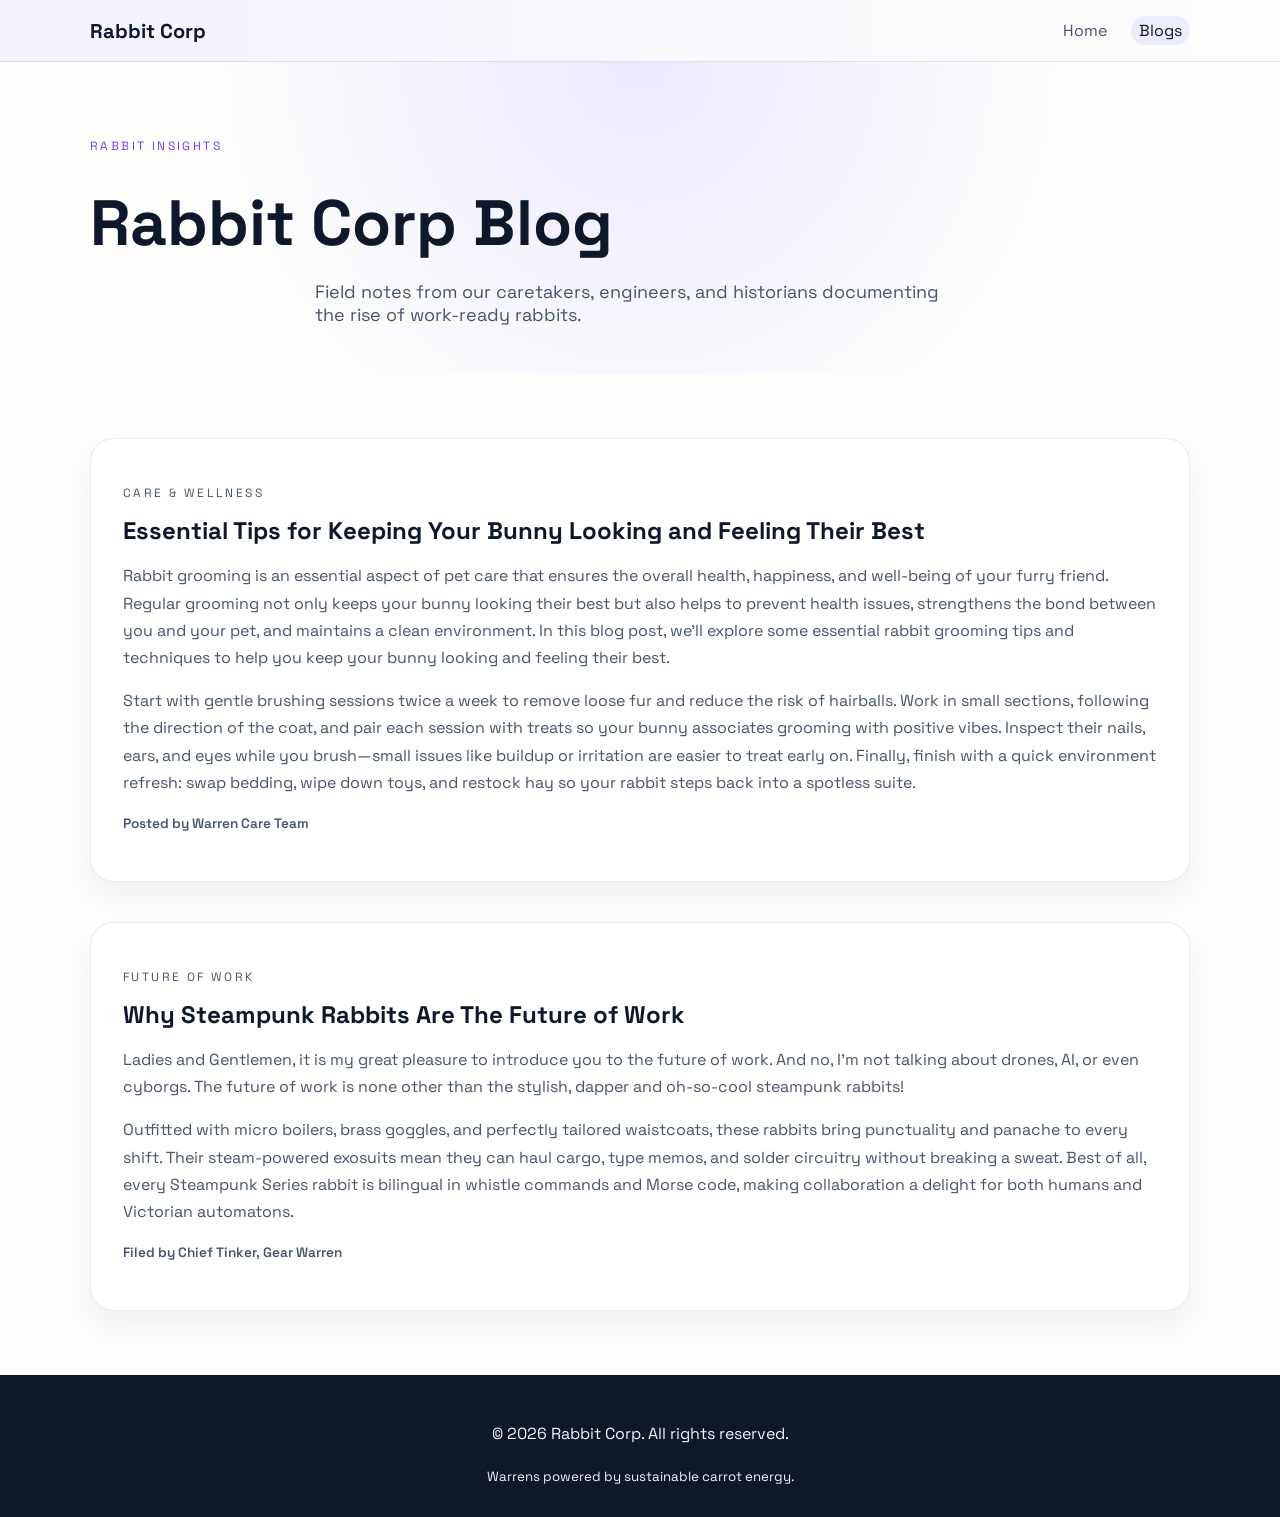
==== blogs.html @ 2cad8751 "Add Rabbit Corp static site" ====
<!DOCTYPE html>
<html lang="en">
  <head>
    <meta charset="UTF-8" />
    <meta name="viewport" content="width=device-width, initial-scale=1.0" />
    <title>Rabbit Corp Blogs</title>
    <link rel="preconnect" href="https://fonts.googleapis.com" />
    <link rel="preconnect" href="https://fonts.gstatic.com" crossorigin />
    <link
      href="https://fonts.googleapis.com/css2?family=Space+Grotesk:wght@400;600&display=swap"
      rel="stylesheet"
    />
    <link rel="stylesheet" href="styles.css" />
    <script defer src="script.js"></script>
  </head>
  <body>
    <header class="site-header">
      <div class="container header-inner">
        <a class="logo" href="index.html">Rabbit Corp</a>
        <nav class="nav">
          <a href="index.html" class="nav-link">Home</a>
          <a href="blogs.html" class="nav-link active">Blogs</a>
        </nav>
      </div>
    </header>

    <main>
      <section class="hero blog-hero">
        <div class="container hero-content">
          <p class="eyebrow">Rabbit insights</p>
          <h1>Rabbit Corp Blog</h1>
          <p class="subtitle">
            Field notes from our caretakers, engineers, and historians documenting
            the rise of work-ready rabbits.
          </p>
        </div>
      </section>

      <section class="blog-list container">
        <article class="blog-article">
          <header>
            <p class="eyebrow">Care & Wellness</p>
            <h2>Essential Tips for Keeping Your Bunny Looking and Feeling Their Best</h2>
          </header>
          <p>
            Rabbit grooming is an essential aspect of pet care that ensures the overall
            health, happiness, and well-being of your furry friend. Regular grooming not
            only keeps your bunny looking their best but also helps to prevent health
            issues, strengthens the bond between you and your pet, and maintains a clean
            environment. In this blog post, we'll explore some essential rabbit grooming
            tips and techniques to help you keep your bunny looking and feeling their best.
          </p>
          <p>
            Start with gentle brushing sessions twice a week to remove loose fur and reduce
            the risk of hairballs. Work in small sections, following the direction of the
            coat, and pair each session with treats so your bunny associates grooming with
            positive vibes. Inspect their nails, ears, and eyes while you brush—small issues
            like buildup or irritation are easier to treat early on. Finally, finish with a
            quick environment refresh: swap bedding, wipe down toys, and restock hay so your
            rabbit steps back into a spotless suite.
          </p>
          <p class="article-meta">Posted by Warren Care Team</p>
        </article>

        <article class="blog-article">
          <header>
            <p class="eyebrow">Future of Work</p>
            <h2>Why Steampunk Rabbits Are The Future of Work</h2>
          </header>
          <p>
            Ladies and Gentlemen, it is my great pleasure to introduce you to the future of
            work. And no, I'm not talking about drones, AI, or even cyborgs. The future of
            work is none other than the stylish, dapper and oh-so-cool steampunk rabbits!
          </p>
          <p>
            Outfitted with micro boilers, brass goggles, and perfectly tailored waistcoats,
            these rabbits bring punctuality and panache to every shift. Their steam-powered
            exosuits mean they can haul cargo, type memos, and solder circuitry without
            breaking a sweat. Best of all, every Steampunk Series rabbit is bilingual in
            whistle commands and Morse code, making collaboration a delight for both humans
            and Victorian automatons.
          </p>
          <p class="article-meta">Filed by Chief Tinker, Gear Warren</p>
        </article>
      </section>
    </main>

    <footer class="site-footer">
      <div class="container footer-inner">
        <p>© <span id="year"></span> Rabbit Corp. All rights reserved.</p>
        <small>Warrens powered by sustainable carrot energy.</small>
      </div>
    </footer>
  </body>
</html>
---- styles.css ----
:root {
  font-family: "Space Grotesk", system-ui, -apple-system, BlinkMacSystemFont,
    "Segoe UI", sans-serif;
  color: #0f172a;
  background-color: #fdfdfc;
}

*,
*::before,
*::after {
  box-sizing: border-box;
}

body {
  margin: 0;
  color: #0f172a;
  background-color: #fdfdfc;
}

img {
  max-width: 100%;
  display: block;
  border-radius: 16px;
}

.container {
  width: min(1100px, 90vw);
  margin: 0 auto;
}

.site-header {
  position: sticky;
  top: 0;
  background: linear-gradient(90deg, #f4f3ff, #fdfdfc);
  border-bottom: 1px solid rgba(15, 23, 42, 0.1);
  z-index: 10;
}

.header-inner {
  display: flex;
  align-items: center;
  justify-content: space-between;
  padding: 1rem 0;
}

.logo {
  text-decoration: none;
  font-weight: 700;
  font-size: 1.25rem;
  color: #0f172a;
}

.nav {
  display: flex;
  gap: 1rem;
}

.nav-link {
  text-decoration: none;
  color: #475569;
  padding: 0.25rem 0.5rem;
  border-radius: 999px;
  transition: background-color 0.2s ease, color 0.2s ease;
}

.nav-link:hover,
.nav-link.active {
  color: #0f172a;
  background-color: rgba(99, 102, 241, 0.1);
}

.hero {
  padding: 4rem 0 3rem;
  text-align: center;
  background: radial-gradient(circle at top, #ede9fe, transparent 60%);
}

.blog-hero {
  text-align: left;
}

.hero-content {
  display: flex;
  flex-direction: column;
  gap: 1rem;
}

.eyebrow {
  text-transform: uppercase;
  letter-spacing: 0.2em;
  font-size: 0.75rem;
  color: #7c3aed;
}

h1 {
  font-size: clamp(2.5rem, 5vw, 4rem);
  margin: 0;
}

.subtitle {
  color: #475569;
  font-size: 1.125rem;
  margin: 0 auto;
  max-width: 650px;
}

.hero-cta {
  display: flex;
  flex-wrap: wrap;
  justify-content: center;
  gap: 1rem;
  margin-top: 0.5rem;
}

.btn {
  text-decoration: none;
  font-weight: 600;
  padding: 0.9rem 1.5rem;
  border-radius: 999px;
  border: 2px solid transparent;
  transition: transform 0.2s ease, box-shadow 0.2s ease;
}

.btn.primary {
  background: linear-gradient(120deg, #7c3aed, #6366f1);
  color: #fff;
  box-shadow: 0 12px 24px rgba(99, 102, 241, 0.35);
}

.btn.ghost {
  border-color: rgba(99, 102, 241, 0.4);
  color: #4c1d95;
}

.btn:hover {
  transform: translateY(-2px);
}

.breeds {
  padding: 4rem 0;
  background-color: #fff;
}

.section-heading {
  text-align: center;
  margin-bottom: 3rem;
}

.grid {
  display: grid;
  grid-template-columns: repeat(auto-fit, minmax(240px, 1fr));
  gap: 1.5rem;
}

.card {
  padding: 1.5rem;
  border: 1px solid rgba(15, 23, 42, 0.08);
  border-radius: 20px;
  background: #ffffff;
  box-shadow: 0 15px 30px rgba(15, 23, 42, 0.05);
  display: flex;
  flex-direction: column;
  gap: 1rem;
}

.card h3 {
  margin: 0 0 0.5rem;
}

.card p {
  margin: 0;
  color: #475569;
}

.cta {
  padding: 3.5rem 0;
  text-align: center;
  background: linear-gradient(120deg, #a78bfa, #f5d0fe);
  color: #1f1b2e;
}

.cta .btn {
  margin-top: 1.5rem;
}

.site-footer {
  padding: 2rem 0;
  background-color: #0f172a;
  color: #f1f5f9;
}

.footer-inner {
  display: flex;
  flex-direction: column;
  gap: 0.5rem;
  text-align: center;
}

.blog-list {
  padding: 4rem 0;
  display: flex;
  flex-direction: column;
  gap: 2.5rem;
}

.blog-article {
  padding: 2rem;
  border-radius: 24px;
  border: 1px solid rgba(15, 23, 42, 0.08);
  background-color: #fff;
  box-shadow: 0 15px 30px rgba(15, 23, 42, 0.05);
}

.blog-article h2 {
  margin: 0.2rem 0 1rem;
}

.blog-article p {
  color: #475569;
  line-height: 1.7;
}

.article-meta {
  font-size: 0.85rem;
  color: #312e81;
  font-weight: 600;
}

@media (max-width: 600px) {
  .header-inner {
    flex-direction: column;
    gap: 0.5rem;
  }

  .hero {
    padding: 3rem 0 2rem;
  }

  .blog-article {
    padding: 1.5rem;
  }
}
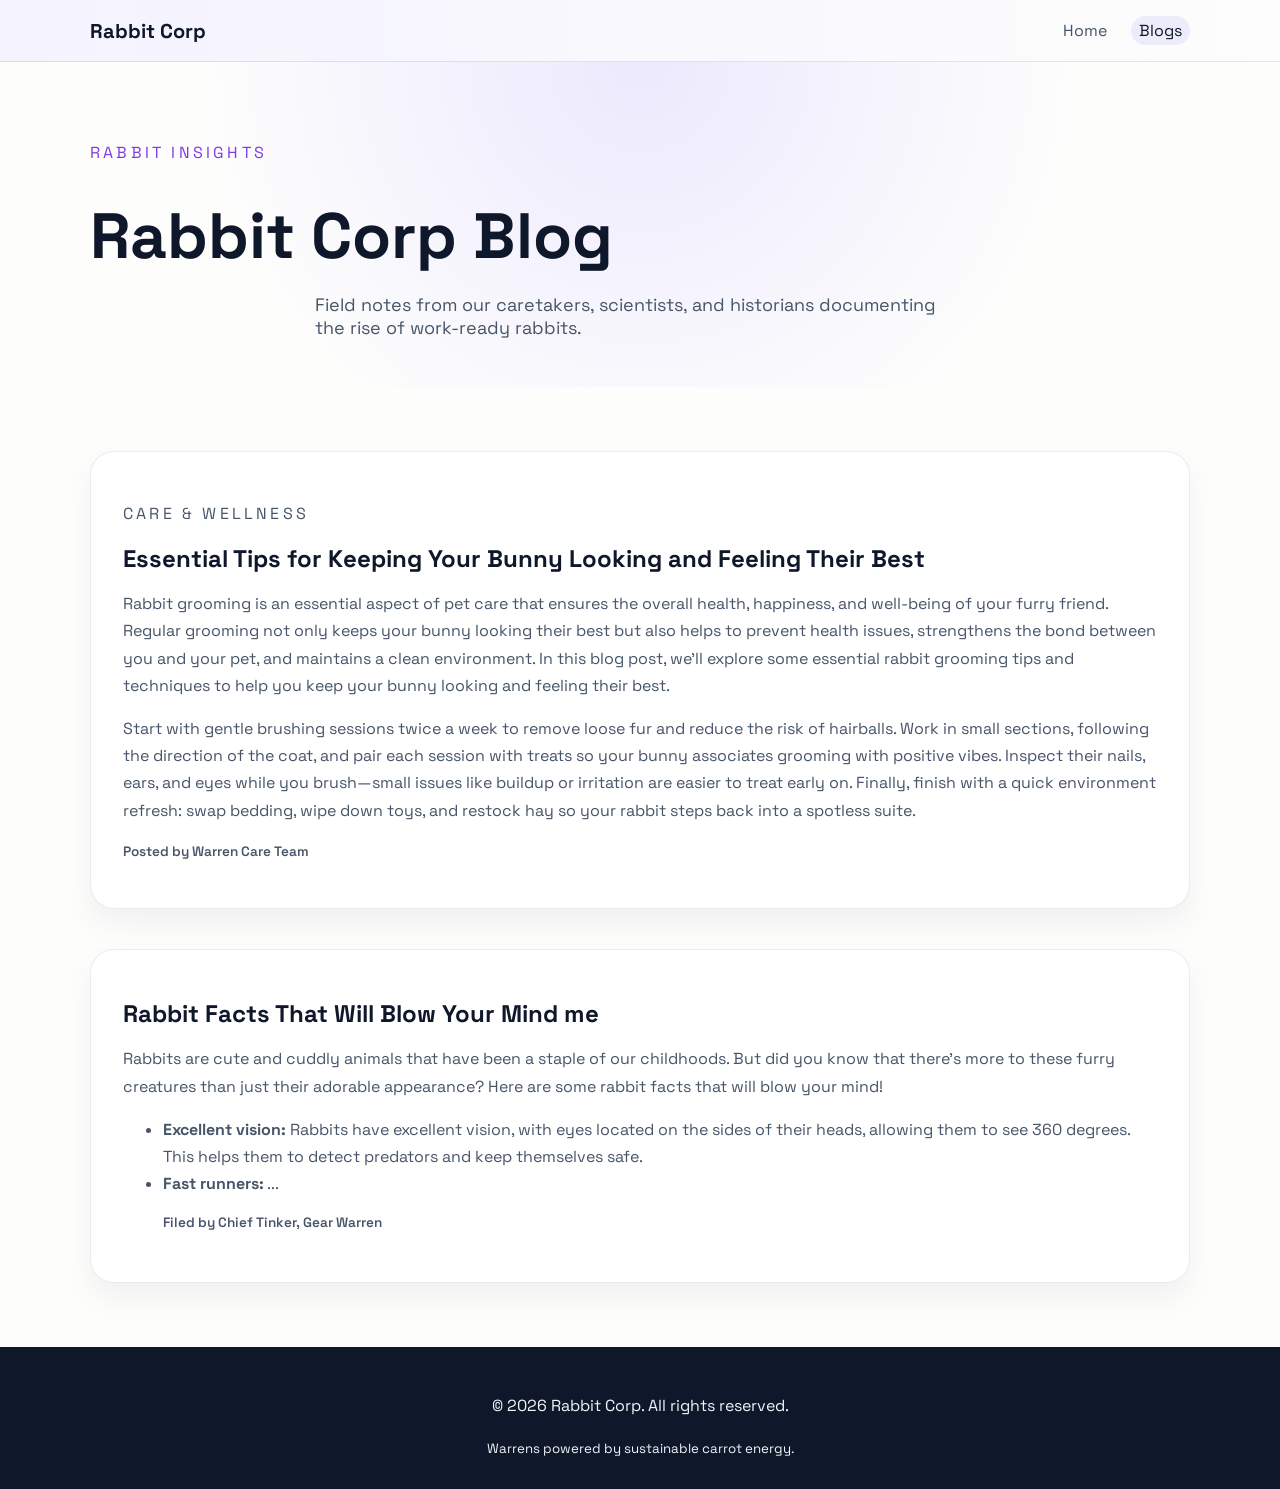
==== commit b4ac2342: "Add assets and refresh content" ====
--- a/blogs.html
+++ b/blogs.html
@@ -1,97 +1,97 @@
 <!DOCTYPE html>
 <html lang="en">
-  <head>
-    <meta charset="UTF-8" />
-    <meta name="viewport" content="width=device-width, initial-scale=1.0" />
-    <title>Rabbit Corp Blogs</title>
-    <link rel="preconnect" href="https://fonts.googleapis.com" />
-    <link rel="preconnect" href="https://fonts.gstatic.com" crossorigin />
-    <link
-      href="https://fonts.googleapis.com/css2?family=Space+Grotesk:wght@400;600&display=swap"
-      rel="stylesheet"
-    />
-    <link rel="stylesheet" href="styles.css" />
-    <script defer src="script.js"></script>
-  </head>
-  <body>
-    <header class="site-header">
-      <div class="container header-inner">
-        <a class="logo" href="index.html">Rabbit Corp</a>
-        <nav class="nav">
-          <a href="index.html" class="nav-link">Home</a>
-          <a href="blogs.html" class="nav-link active">Blogs</a>
-        </nav>
+
+<head>
+  <meta charset="UTF-8" />
+  <meta name="viewport" content="width=device-width, initial-scale=1.0" />
+  <title>Rabbit Corp Blogs</title>
+  <link rel="preconnect" href="https://fonts.googleapis.com" />
+  <link rel="preconnect" href="https://fonts.gstatic.com" crossorigin />
+  <link href="https://fonts.googleapis.com/css2?family=Space+Grotesk:wght@400;600&display=swap" rel="stylesheet" />
+  <link rel="stylesheet" href="styles.css" />
+  <script defer src="script.js"></script>
+</head>
+
+<body>
+  <header class="site-header">
+    <div class="container header-inner">
+      <a class="logo" href="index.html">Rabbit Corp</a>
+      <nav class="nav">
+        <a href="index.html" class="nav-link">Home</a>
+        <a href="blogs.html" class="nav-link active">Blogs</a>
+      </nav>
+    </div>
+  </header>
+
+  <main>
+    <section class="hero blog-hero">
+      <div class="container hero-content">
+        <p class="eyebrow">Rabbit insights</p>
+        <h1>Rabbit Corp Blog</h1>
+        <p class="subtitle">
+          Field notes from our caretakers, scientists, and historians documenting
+          the rise of work-ready rabbits.
+        </p>
       </div>
-    </header>
+    </section>
 
-    <main>
-      <section class="hero blog-hero">
-        <div class="container hero-content">
-          <p class="eyebrow">Rabbit insights</p>
-          <h1>Rabbit Corp Blog</h1>
-          <p class="subtitle">
-            Field notes from our caretakers, engineers, and historians documenting
-            the rise of work-ready rabbits.
-          </p>
-        </div>
-      </section>
+    <section class="blog-list container">
+      <article class="blog-article">
+        <header>
+          <p class="eyebrow">Care & Wellness</p>
+          <h2>Essential Tips for Keeping Your Bunny Looking and Feeling Their Best</h2>
+        </header>
+        <p>
+          Rabbit grooming is an essential aspect of pet care that ensures the overall
+          health, happiness, and well-being of your furry friend. Regular grooming not
+          only keeps your bunny looking their best but also helps to prevent health
+          issues, strengthens the bond between you and your pet, and maintains a clean
+          environment. In this blog post, we'll explore some essential rabbit grooming
+          tips and techniques to help you keep your bunny looking and feeling their best.
+        </p>
+        <p>
+          Start with gentle brushing sessions twice a week to remove loose fur and reduce
+          the risk of hairballs. Work in small sections, following the direction of the
+          coat, and pair each session with treats so your bunny associates grooming with
+          positive vibes. Inspect their nails, ears, and eyes while you brush—small issues
+          like buildup or irritation are easier to treat early on. Finally, finish with a
+          quick environment refresh: swap bedding, wipe down toys, and restock hay so your
+          rabbit steps back into a spotless suite.
+        </p>
+        <p class="article-meta">Posted by Warren Care Team</p>
+      </article>
 
-      <section class="blog-list container">
-        <article class="blog-article">
-          <header>
-            <p class="eyebrow">Care & Wellness</p>
-            <h2>Essential Tips for Keeping Your Bunny Looking and Feeling Their Best</h2>
-          </header>
-          <p>
-            Rabbit grooming is an essential aspect of pet care that ensures the overall
-            health, happiness, and well-being of your furry friend. Regular grooming not
-            only keeps your bunny looking their best but also helps to prevent health
-            issues, strengthens the bond between you and your pet, and maintains a clean
-            environment. In this blog post, we'll explore some essential rabbit grooming
-            tips and techniques to help you keep your bunny looking and feeling their best.
-          </p>
-          <p>
-            Start with gentle brushing sessions twice a week to remove loose fur and reduce
-            the risk of hairballs. Work in small sections, following the direction of the
-            coat, and pair each session with treats so your bunny associates grooming with
-            positive vibes. Inspect their nails, ears, and eyes while you brush—small issues
-            like buildup or irritation are easier to treat early on. Finally, finish with a
-            quick environment refresh: swap bedding, wipe down toys, and restock hay so your
-            rabbit steps back into a spotless suite.
-          </p>
-          <p class="article-meta">Posted by Warren Care Team</p>
-        </article>
+      <article class="blog-article">
+        <header>
+          <p class="eyebrow"></p>
+          <h2>Rabbit Facts That Will Blow Your Mind me</h2>
+        </header>
+        <p>
+          Rabbits are cute and cuddly animals that have been a staple of our childhoods. But did you know that there's
+          more to these furry creatures than just their adorable appearance? Here are some rabbit facts that will blow
+          your mind!
+        </p>
+        <ul>
+          <li>
+            <strong>Excellent vision:</strong>
+            Rabbits have excellent vision, with eyes located on the sides of their heads, allowing them to see 360 degrees. This
+            helps them to detect predators and keep themselves safe.
+          </li>
+          <li>
+            <strong>Fast runners:</strong>
+            ...
+          </li>
+        <p class="article-meta">Filed by Chief Tinker, Gear Warren</p>
+      </article>
+    </section>
+  </main>
 
-        <article class="blog-article">
-          <header>
-            <p class="eyebrow">Future of Work</p>
-            <h2>Why Steampunk Rabbits Are The Future of Work</h2>
-          </header>
-          <p>
-            Ladies and Gentlemen, it is my great pleasure to introduce you to the future of
-            work. And no, I'm not talking about drones, AI, or even cyborgs. The future of
-            work is none other than the stylish, dapper and oh-so-cool steampunk rabbits!
-          </p>
-          <p>
-            Outfitted with micro boilers, brass goggles, and perfectly tailored waistcoats,
-            these rabbits bring punctuality and panache to every shift. Their steam-powered
-            exosuits mean they can haul cargo, type memos, and solder circuitry without
-            breaking a sweat. Best of all, every Steampunk Series rabbit is bilingual in
-            whistle commands and Morse code, making collaboration a delight for both humans
-            and Victorian automatons.
-          </p>
-          <p class="article-meta">Filed by Chief Tinker, Gear Warren</p>
-        </article>
-      </section>
-    </main>
+  <footer class="site-footer">
+    <div class="container footer-inner">
+      <p>© <span id="year"></span> Rabbit Corp. All rights reserved.</p>
+      <small>Warrens powered by sustainable carrot energy.</small>
+    </div>
+  </footer>
+</body>
 
-    <footer class="site-footer">
-      <div class="container footer-inner">
-        <p>© <span id="year"></span> Rabbit Corp. All rights reserved.</p>
-        <small>Warrens powered by sustainable carrot energy.</small>
-      </div>
-    </footer>
-  </body>
-</html>
-
-
+</html>
--- a/styles.css
+++ b/styles.css
@@ -88,7 +88,7 @@
 .eyebrow {
   text-transform: uppercase;
   letter-spacing: 0.2em;
-  font-size: 0.75rem;
+  font-size: 1rem;
   color: #7c3aed;
 }
 
@@ -180,7 +180,8 @@
 }
 
 .cta .btn {
-  margin-top: 1.5rem;
+  margin-top: 1rem;
+  display: inline-block;
 }
 
 .site-footer {
@@ -215,7 +216,7 @@
   margin: 0.2rem 0 1rem;
 }
 
-.blog-article p {
+.blog-article p, ul {
   color: #475569;
   line-height: 1.7;
 }
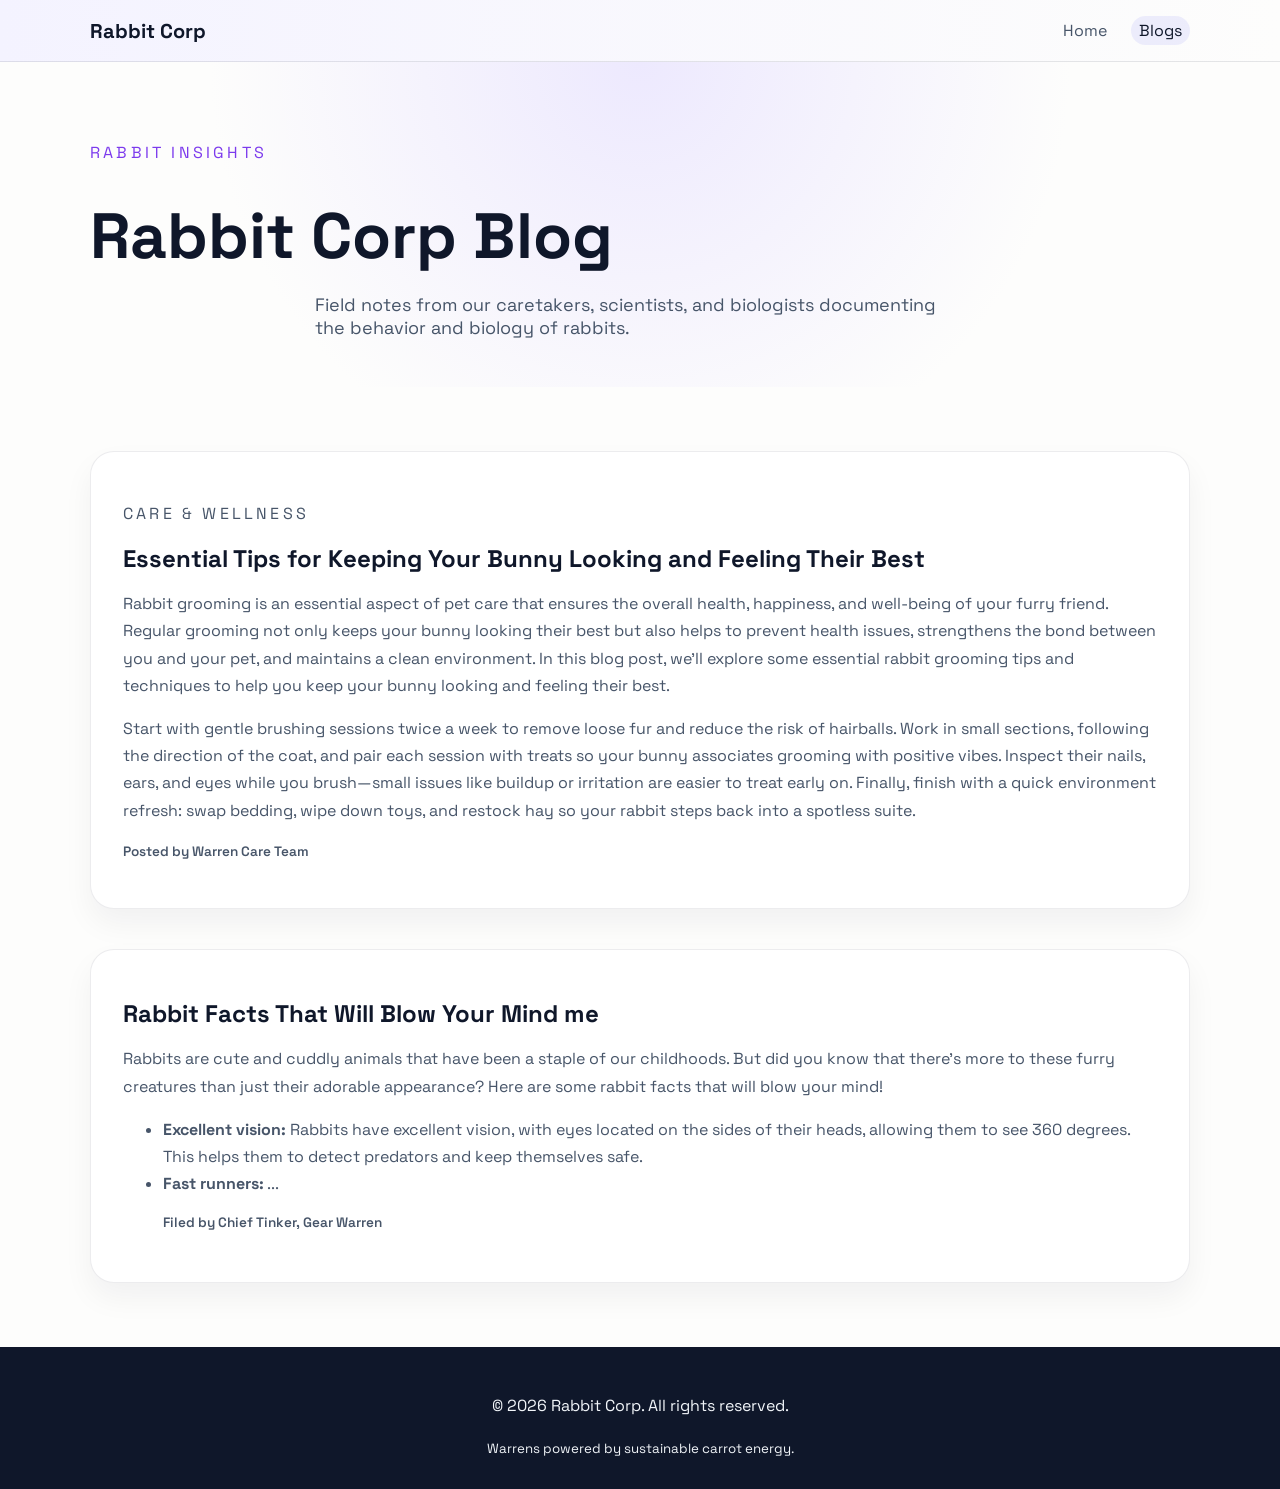
==== commit e195b4f0: "Update blog subtitle to reflect focus on rabbit behavior and biology" ====
--- a/blogs.html
+++ b/blogs.html
@@ -29,8 +29,8 @@
         <p class="eyebrow">Rabbit insights</p>
         <h1>Rabbit Corp Blog</h1>
         <p class="subtitle">
-          Field notes from our caretakers, scientists, and historians documenting
-          the rise of work-ready rabbits.
+          Field notes from our caretakers, scientists, and biologists documenting
+          the behavior and biology of rabbits.
         </p>
       </div>
     </section>
